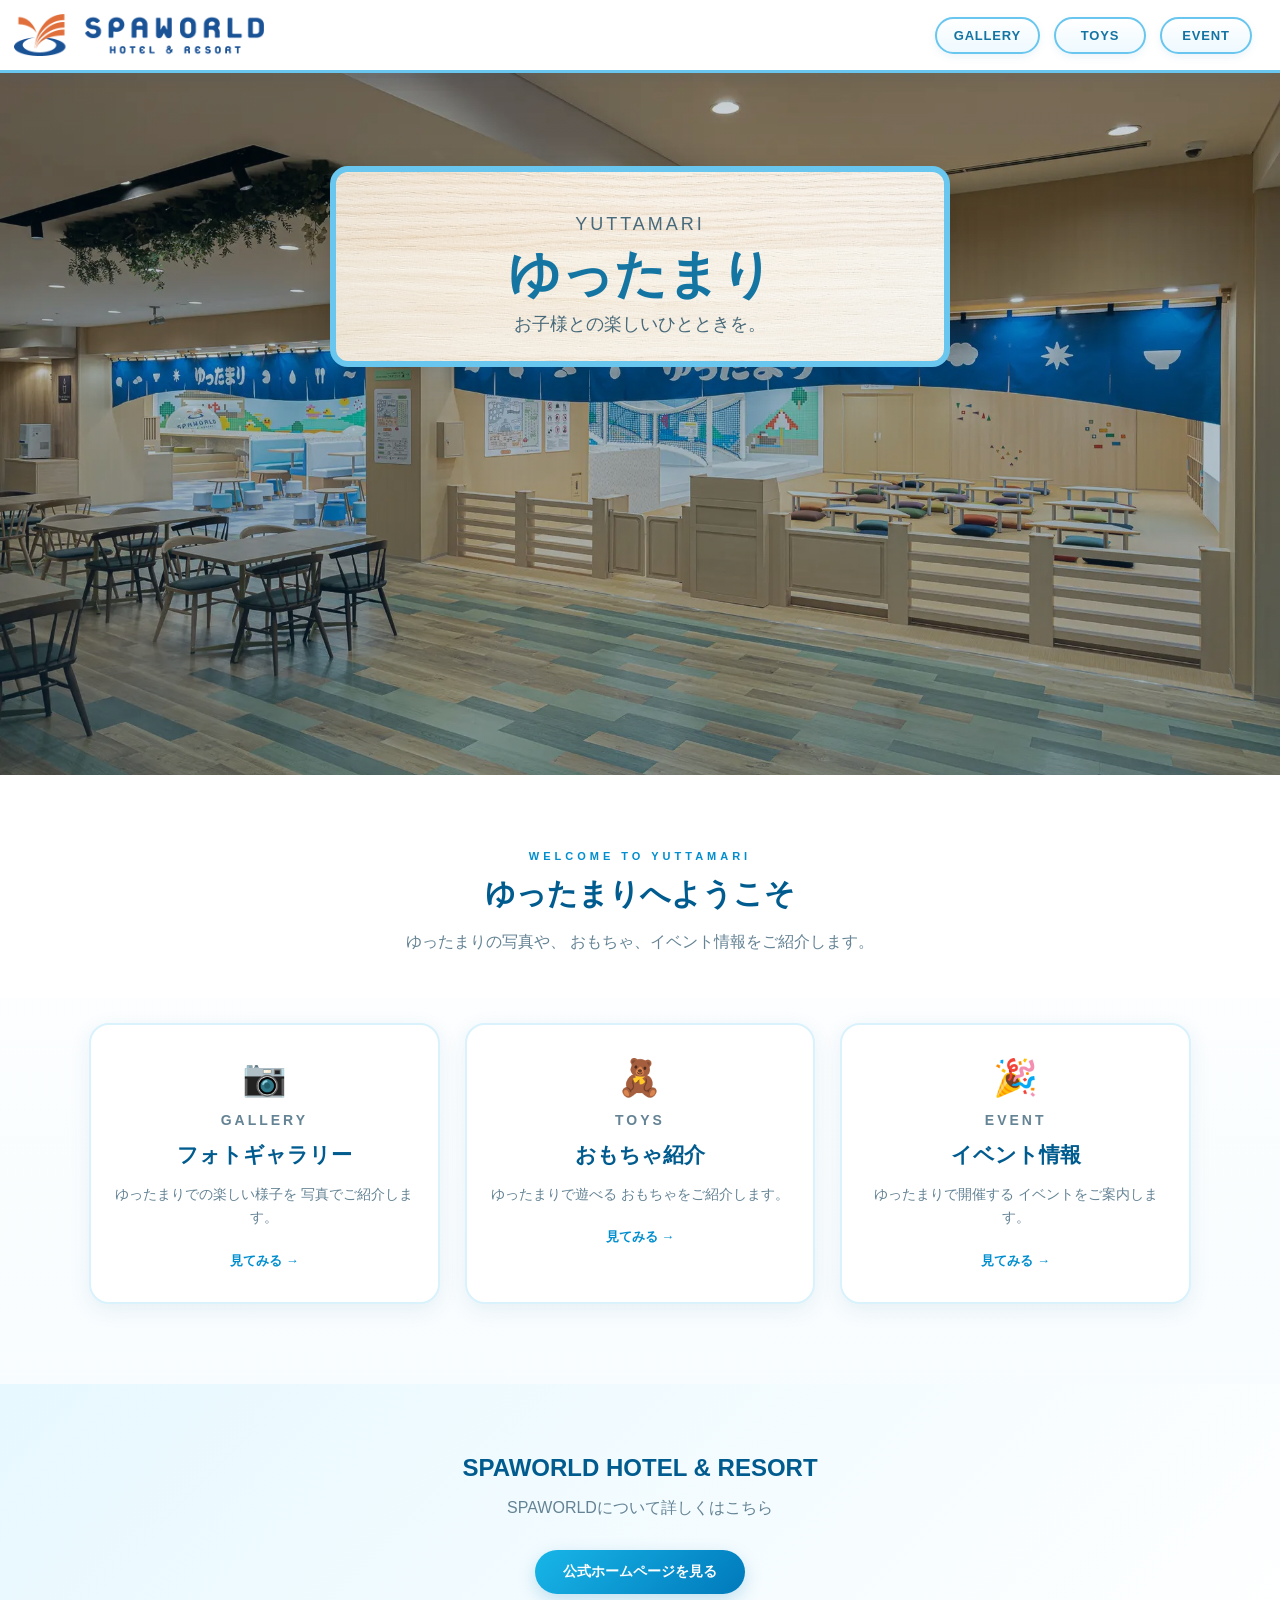
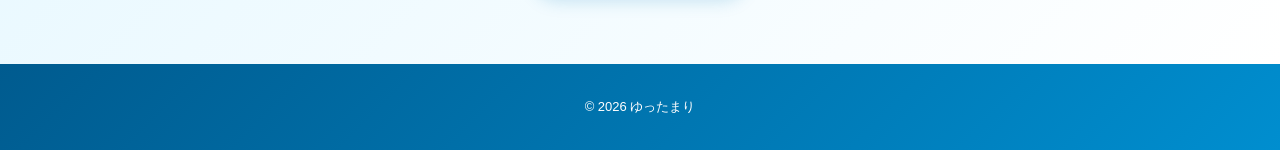
==== index.html @ 6115dc9e "Add files via upload" ====
<!DOCTYPE html>
<html lang="ja">

<head>
  <meta charset="UTF-8">

  <meta
    name="viewport"
    content="width=device-width, initial-scale=1.0"
  >

  <title>ゆったまり</title>

  <link
    rel="stylesheet"
    href="css/style.css?v=5"
  >
</head>

<body>

  <!-- =========================
       HEADER
  ========================== -->

  <header class="site-header">

    <div class="header-inner">

      <div class="site-logo">
        <img
          src="images/logo.png"
          alt="SPAWORLD HOTEL & RESORT"
        >
      </div>

      <!-- HOMEなのでHOMEは表示しない -->
      <nav>
        <a href="gallery.html">GALLERY</a>
        <a href="toys.html">TOYS</a>
        <a href="event.html">EVENT</a>
      </nav>

    </div>

  </header>


  <main>

    <!-- =========================
         HERO
    ========================== -->

    <section class="hero hero-photo">

      <div class="hero-overlay"></div>

      <div class="hero-content">

        <p class="hero-subtitle">
          YUTTAMARI
        </p>

        <h1>ゆったまり</h1>

        <p>
          お子様との楽しいひとときを。
        </p>

      </div>

    </section>


    <!-- =========================
         INTRO
    ========================== -->

    <section class="home-intro">

      <p class="section-en">
        WELCOME TO YUTTAMARI
      </p>

      <h2>
        ゆったまりへようこそ
      </h2>

      <p class="home-description">
        ゆったまりの写真や、
        おもちゃ、イベント情報をご紹介します。
      </p>

    </section>


    <!-- =========================
         PAGE LINKS
    ========================== -->

    <section class="home-menu">

      <a
        href="gallery.html"
        class="home-menu-card"
      >

        <div class="home-menu-icon">
          📷
        </div>

        <p class="home-menu-en">
          GALLERY
        </p>

        <h3>
          フォトギャラリー
        </h3>

        <p>
          ゆったまりでの楽しい様子を
          写真でご紹介します。
        </p>

        <span class="home-menu-more">
          見てみる →
        </span>

      </a>


      <a
        href="toys.html"
        class="home-menu-card"
      >

        <div class="home-menu-icon">
          🧸
        </div>

        <p class="home-menu-en">
          TOYS
        </p>

        <h3>
          おもちゃ紹介
        </h3>

        <p>
          ゆったまりで遊べる
          おもちゃをご紹介します。
        </p>

        <span class="home-menu-more">
          見てみる →
        </span>

      </a>


      <a
        href="event.html"
        class="home-menu-card"
      >

        <div class="home-menu-icon">
          🎉
        </div>

        <p class="home-menu-en">
          EVENT
        </p>

        <h3>
          イベント情報
        </h3>

        <p>
          ゆったまりで開催する
          イベントをご案内します。
        </p>

        <span class="home-menu-more">
          見てみる →
        </span>

      </a>

    </section>


    <!-- =========================
         OFFICIAL SITE
    ========================== -->

    <section class="official-area">

      <h2>
        SPAWORLD HOTEL & RESORT
      </h2>

      <p>
        SPAWORLDについて詳しくはこちら
      </p>

      <!--
        ↓ hrefは公式サイトのURLに変更してください
      -->

      <a
        href="#"
        class="official-button"
      >
        公式ホームページを見る
      </a>

    </section>

  </main>


  <footer>
    <p>
      © 2026 ゆったまり
    </p>
  </footer>

</body>

</html>
---- css/style.css ----
/* =========================================================
   BASIC
========================================================= */

* {
  box-sizing: border-box;
}

:root {
  --deep-blue: #005b8f;
  --blue: #008ecf;
  --light-blue: #69c6ee;
  --very-light-blue: #eef9ff;

  --green: #58a873;

  --white: #ffffff;

  --text: #23495f;
  --sub-text: #648394;

  --background: #f5fbfe;
}

html {
  scroll-behavior: smooth;
}

body {
  margin: 0;

  font-family:
    -apple-system,
    BlinkMacSystemFont,
    "Segoe UI",
    "Hiragino Kaku Gothic ProN",
    "Yu Gothic",
    sans-serif;

  background:
    linear-gradient(
      180deg,
      #effbff,
      #ffffff 40%,
      #f4fbfe
    );

  color: var(--text);
}

a {
  -webkit-tap-highlight-color: transparent;
}


/* =========================================================
   HEADER
========================================================= */

.site-header {
  position: sticky;

  top: 0;

  z-index: 100;

  background:
    rgba(255, 255, 255, 0.96);

  backdrop-filter:
    blur(8px);

  border-bottom:
    3px solid var(--light-blue);

  box-shadow:
    0 3px 14px
    rgba(0, 90, 140, 0.08);
}


.header-inner {
  width: 100%;

  padding:
    14px 28px
    14px 14px;

  display: flex;

  justify-content:
    space-between;

  align-items:
    center;

  gap: 20px;
}


/* =========================================================
   LOGO
========================================================= */

.site-logo {
  display: flex;

  align-items:
    center;

  flex-shrink: 0;
}

.site-logo img {
  width: 250px;

  height: auto;

  display: block;
}


/* =========================================================
   NAVIGATION
========================================================= */

nav {
  display: flex;

  align-items: center;

  gap: 14px;

  flex-wrap: wrap;

  justify-content: flex-end;
}


nav a {
  display: inline-flex;

  align-items: center;

  justify-content: center;

  min-width: 92px;

  padding:
    9px 17px;

  color:
    #1475a3;

  background:
    linear-gradient(
      180deg,
      #ffffff,
      #eef9ff
    );

  border:
    2px solid
    var(--light-blue);

  border-radius:
    999px;

  text-decoration:
    none;

  font-size:
    13px;

  font-weight:
    700;

  letter-spacing:
    0.8px;

  box-shadow:
    0 3px 9px
    rgba(0, 110, 170, 0.08);

  transition:
    0.2s;
}


nav a:hover {

  color:
    white;

  background:
    linear-gradient(
      135deg,
      #62c7ef,
      #249bd1
    );

  transform:
    translateY(-2px);

  box-shadow:
    0 7px 16px
    rgba(0, 120, 180, 0.20);
}


/* =========================================================
   HERO
========================================================= */

.hero {
  position: relative;

  min-height:
    78vh;

  display: flex;

  justify-content:
    center;

  align-items:
    center;

  padding:
    60px 20px;

  text-align:
    center;

  overflow:
    hidden;
}


.hero-photo {

  background:
    url("../images/yuttamari-main.jpg")
    center center /
    cover
    no-repeat;
}


.hero-overlay {

  position:
    absolute;

  inset: 0;

  background:

    linear-gradient(

      180deg,

      rgba(
        0,
        30,
        50,
        0.18
      ),

      rgba(
        0,
        55,
        90,
        0.38
      )

    );
}


/* HEROカード */

.hero-content {

  position:
    relative;

  z-index:
    2;

  width:
    90%;

  max-width:
    620px;

  padding:
    35px 28px 25px;

  background:

    linear-gradient(
      rgba(
        255,
        255,
        255,
        0.62
      ),
      rgba(
        255,
        255,
        255,
        0.62
      )
    ),

    url("../images/wood-bg.png")
    center center /
    cover
    no-repeat;

  border:
    6px solid
    var(--light-blue);

  border-radius:
    18px;

  box-shadow:

    0 10px 30px

    rgba(
      0,
      0,
      0,
      0.15
    );

  transform:
    translateY(-158px);
}


.hero-subtitle {

  margin:
    0;

  color:
    var(--green);

  font-size:
    10px;

  font-weight:
    700;

  letter-spacing:
    3px;
}


.hero h1 {

  margin:
    10px 0 8px;

  color:
    #1475a3;

  font-size:
    clamp(
      32px,
      4.5vw,
      52px
    );

  line-height:
    1.15;
}


.hero p {

  margin:
    7px 0 0;

  color:
    #486979;

  font-size:
    18px;

  font-weight:
    500;
}


/* =========================================================
   HOME INTRO
========================================================= */

.home-intro {

  padding:
    75px 20px
    40px;

  text-align:
    center;

  background:
    white;
}


.section-en {

  margin:
    0;

  color:
    var(--blue);

  font-size:
    11px;

  font-weight:
    700;

  letter-spacing:
    4px;
}


.home-intro h2 {

  margin:
    12px 0;

  color:
    var(--deep-blue);

  font-size:
    30px;
}


.home-description {

  margin:
    0 auto;

  max-width:
    650px;

  color:
    var(--sub-text);

  line-height:
    1.9;
}


/* =========================================================
   HOME MENU
========================================================= */

.home-menu {

  max-width:
    1150px;

  margin:
    auto;

  padding:
    25px 24px 80px;

  display:
    grid;

  grid-template-columns:
    repeat(
      3,
      minmax(
        0,
        1fr
      )
    );

  gap:
    25px;
}


.home-menu-card {

  padding:
    32px 24px;

  background:
    white;

  border:
    2px solid
    #d9f2fc;

  border-radius:
    20px;

  color:
    inherit;

  text-decoration:
    none;

  text-align:
    center;

  box-shadow:

    0 6px 22px

    rgba(
      0,
      91,
      143,
      0.08
    );

  transition:
    0.25s;
}


.home-menu-card:hover {

  transform:
    translateY(-7px);

  border-color:
    var(--light-blue);

  box-shadow:

    0 14px 32px

    rgba(
      0,
      91,
      143,
      0.16
    );
}


.home-menu-icon {

  font-size:
    36px;

  margin-bottom:
    10px;
}


.home-menu-en {

  margin:
    0;

  color:
    var(--blue);

  font-size:
    10px;

  font-weight:
    700;

  letter-spacing:
    3px;
}


.home-menu-card h3 {

  margin:
    8px 0 12px;

  color:
    var(--deep-blue);

  font-size:
    21px;
}


.home-menu-card p {

  color:
    var(--sub-text);

  font-size:
    14px;

  line-height:
    1.7;
}


.home-menu-more {

  display:
    inline-block;

  margin-top:
    8px;

  color:
    var(--blue);

  font-size:
    13px;

  font-weight:
    700;
}


/* =========================================================
   OFFICIAL SITE
========================================================= */

.official-area {

  padding:
    70px 20px;

  text-align:
    center;

  background:

    linear-gradient(
      135deg,
      #e7f8ff,
      #ffffff
    );
}


.official-area h2 {

  margin:
    0 0 10px;

  color:
    var(--deep-blue);
}


.official-area p {

  color:
    var(--sub-text);
}


.official-button {

  display:
    inline-block;

  margin-top:
    15px;

  padding:
    13px 28px;

  color:
    white;

  background:

    linear-gradient(
      135deg,
      #18b6e8,
      #0079bb
    );

  border-radius:
    999px;

  text-decoration:
    none;

  font-size:
    14px;

  font-weight:
    700;

  box-shadow:

    0 6px 18px

    rgba(
      0,
      125,
      180,
      0.22
    );
}


/* =========================================================
   COMMON PAGE
========================================================= */

.content-page,
.gallery-page {

  width:
    100%;

  max-width:
    1200px;

  margin:
    auto;

  padding:
    70px 24px;
}


.page-title {

  margin-bottom:
    45px;

  text-align:
    center;
}


.page-title > p:first-child {

  margin:
    0;

  color:
    var(--blue);

  font-size:
    11px;

  font-weight:
    700;

  letter-spacing:
    4px;
}


.page-title h1 {

  margin:
    10px 0;

  color:
    var(--deep-blue);

  font-size:
    46px;
}


.page-title-line {

  width:
    50px;

  height:
    4px;

  margin:
    17px auto;

  background:
    var(--light-blue);

  border-radius:
    999px;
}


.page-description {

  color:
    var(--sub-text);

  font-size:
    14px;

  line-height:
    1.8;
}


/* =========================================================
   GALLERY
========================================================= */

.category-buttons {

  display:
    flex;

  justify-content:
    center;

  flex-wrap:
    wrap;

  gap:
    12px;

  margin-bottom:
    45px;
}


.category-buttons button {

  padding:
    10px 20px;

  color:
    var(--deep-blue);

  background:
    white;

  border:
    2px solid
    var(--light-blue);

  border-radius:
    999px;

  font-size:
    13px;

  font-weight:
    700;

  cursor:
    pointer;

  transition:
    0.2s;
}


.category-buttons button:hover {

  color:
    white;

  background:
    var(--blue);

  border-color:
    var(--blue);

  transform:
    translateY(-2px);
}


.gallery-grid {

  display:
    grid;

  grid-template-columns:
    repeat(
      3,
      minmax(
        0,
        1fr
      )
    );

  gap:
    26px;
}


.photo-card {

  background:
    white;

  border-radius:
    16px;

  overflow:
    hidden;

  cursor:
    pointer;

  box-shadow:

    0 6px 22px

    rgba(
      0,
      91,
      143,
      0.10
    );

  transition:
    0.25s;
}


.photo-card:hover {

  transform:
    translateY(-7px);

  box-shadow:

    0 14px 34px

    rgba(
      0,
      91,
      143,
      0.18
    );
}


.photo-card img {

  width:
    100%;

  aspect-ratio:
    4 / 3;

  object-fit:
    cover;

  display:
    block;
}


.photo-info {

  padding:
    18px;
}


.photo-info h3 {

  margin:
    0 0 8px;

  color:
    var(--deep-blue);
}


.photo-info p {

  margin:
    0;

  color:
    var(--sub-text);

  font-size:
    14px;

  line-height:
    1.7;
}


/* =========================================================
   TOYS
========================================================= */

.toys-grid {

  display:
    grid;

  grid-template-columns:
    repeat(
      3,
      minmax(
        0,
        1fr
      )
    );

  gap:
    26px;
}


.toy-card {

  background:
    white;

  border-radius:
    18px;

  overflow:
    hidden;

  border:
    2px solid
    #def3fc;

  box-shadow:

    0 6px 22px

    rgba(
      0,
      91,
      143,
      0.09
    );

  transition:
    0.25s;
}


.toy-card:hover {

  transform:
    translateY(-6px);

  border-color:
    var(--light-blue);

  box-shadow:

    0 14px 32px

    rgba(
      0,
      91,
      143,
      0.16
    );
}


.toy-card img {

  width:
    100%;

  aspect-ratio:
    4 / 3;

  object-fit:
    cover;

  display:
    block;
}


.toy-info {

  padding:
    20px;
}


.toy-number {

  color:
    var(--green);

  font-size:
    10px;

  font-weight:
    700;

  letter-spacing:
    2px;
}


.toy-info h2 {

  margin:
    7px 0 8px;

  color:
    var(--deep-blue);

  font-size:
    20px;
}


.toy-info p {

  margin:
    0;

  color:
    var(--sub-text);

  font-size:
    14px;

  line-height:
    1.7;
}


/* =========================================================
   EVENT
========================================================= */

.event-list {

  max-width:
    850px;

  margin:
    auto;

  display:
    flex;

  flex-direction:
    column;

  gap:
    24px;
}


.event-card {

  display:
    flex;

  overflow:
    hidden;

  background:
    white;

  border:
    2px solid
    #def3fc;

  border-radius:
    18px;

  box-shadow:

    0 6px 22px

    rgba(
      0,
      91,
      143,
      0.09
    );

  transition:
    0.25s;
}


.event-card:hover {

  transform:
    translateY(-4px);

  border-color:
    var(--light-blue);

  box-shadow:

    0 12px 28px

    rgba(
      0,
      91,
      143,
      0.15
    );
}


.event-date {

  width:
    120px;

  flex-shrink:
    0;

  display:
    flex;

  flex-direction:
    column;

  justify-content:
    center;

  align-items:
    center;

  color:
    white;

  background:

    linear-gradient(
      135deg,
      #69c6ee,
      #008ecf
    );
}


.event-month {

  font-size:
    12px;

  font-weight:
    700;

  letter-spacing:
    2px;
}


.event-date strong {

  font-size:
    42px;

  line-height:
    1.1;
}


.event-content {

  padding:
    24px;

  flex:
    1;
}


.event-label {

  display:
    inline-block;

  margin-bottom:
    7px;

  padding:
    4px 10px;

  color:
    var(--green);

  background:
    #edf9f0;

  border-radius:
    999px;

  font-size:
    10px;

  font-weight:
    700;
}


.event-content h2 {

  margin:
    2px 0 9px;

  color:
    var(--deep-blue);
}


.event-content > p {

  color:
    var(--sub-text);

  font-size:
    14px;

  line-height:
    1.7;
}


.event-detail {

  margin-top:
    15px;

  display:
    flex;

  flex-wrap:
    wrap;

  gap:
    12px;
}


.event-detail span {

  color:
    #4b7185;

  font-size:
    12px;
}


/* =========================================================
   MODAL
========================================================= */

.modal {

  position:
    fixed;

  inset:
    0;

  z-index:
    1000;

  display:
    none;

  justify-content:
    center;

  align-items:
    center;

  padding:
    40px;

  background:
    rgba(
      4,
      36,
      54,
      0.94
    );
}


.modal.show {

  display:
    flex;
}


.modal-content {

  max-width:
    1400px;

  max-height:
    95vh;

  display:
    flex;

  flex-direction:
    column;

  align-items:
    center;
}


.modal-content img {

  max-width:
    95vw;

  max-height:
    78vh;

  object-fit:
    contain;

  border-radius:
    10px;
}


.modal-text {

  margin-top:
    18px;

  color:
    white;

  text-align:
    center;
}


.modal-text h2 {

  margin:
    0 0 8px;
}


.modal-text p {

  margin:
    0;

  color:
    #c8e9f7;
}


.modal-close {

  position:
    fixed;

  top:
    20px;

  right:
    30px;

  color:
    white;

  background:
    none;

  border:
    0;

  font-size:
    44px;

  cursor:
    pointer;
}


/* =========================================================
   FOOTER
========================================================= */

footer {

  padding:
    34px 20px;

  color:
    white;

  background:

    linear-gradient(
      135deg,
      #005b8f,
      #008ecf
    );

  text-align:
    center;

  font-size:
    13px;
}


footer p {

  margin:
    0;
}


/* =========================================================
   TABLET
========================================================= */

@media (
  max-width:
  900px
) {

  .site-logo img {

    width:
      210px;
  }


  nav {

    gap:
      8px;
  }


  nav a {

    min-width:
      75px;

    padding:
      7px 12px;

    font-size:
      11px;
  }


  .hero-content {

    transform:
      translateY(-120px);
  }


  .home-menu,
  .gallery-grid,
  .toys-grid {

    grid-template-columns:
      repeat(
        2,
        minmax(
          0,
          1fr
        )
      );
  }

}


/* =========================================================
   SMARTPHONE
========================================================= */

@media (
  max-width:
  600px
) {

  /* HEADER */

  .header-inner {

    padding:
      8px 9px;

    gap:
      5px;
  }


  .site-logo img {

    width:
      160px;
  }


  nav {

    gap:
      5px;
  }


  nav a {

    min-width:
      auto;

    padding:
      5px 7px;

    font-size:
      7px;

    letter-spacing:
      0.1px;

    border-width:
      1px;
  }


  /* HERO */

  .hero {

    min-height:
      50vh;

    padding:
      14px 8px;
  }


  .hero-content {

    width:
      88%;

    max-width:
      300px;

    padding:
      9px 10px 10px;

    border-width:
      3px;

    border-radius:
      11px;

    transform:
      translateY(-55px);
  }


  .hero-subtitle {

    font-size:
      6px;

    letter-spacing:
      0.8px;
  }


  .hero h1 {

    margin:
      4px 0 3px;

    font-size:
      19px;
  }


  .hero p {

    margin:
      3px 0 0;

    font-size:
      8px;
  }


  /* HOME */

  .home-intro {

    padding:
      45px 15px
      25px;
  }


  .home-intro h2 {

    font-size:
      20px;
  }


  .home-description {

    font-size:
      12px;
  }


  .home-menu {

    padding:
      15px 14px
      50px;

    grid-template-columns:
      1fr;

    gap:
      15px;
  }


  .home-menu-card {

    padding:
      22px 18px;
  }


  .official-area {

    padding:
      45px 15px;
  }


  .official-area h2 {

    font-size:
      18px;
  }


  .official-area p {

    font-size:
      12px;
  }


  .official-button {

    padding:
      10px 20px;

    font-size:
      11px;
  }


  /* COMMON PAGE */

  .content-page,
  .gallery-page {

    padding:
      40px 14px;
  }


  .page-title {

    margin-bottom:
      30px;
  }


  .page-title h1 {

    font-size:
      29px;
  }


  .page-title > p:first-child {

    font-size:
      8px;

    letter-spacing:
      2px;
  }


  .page-description {

    font-size:
      11px;
  }


  /* GALLERY */

  .category-buttons {

    gap:
      7px;

    margin-bottom:
      28px;
  }


  .category-buttons button {

    padding:
      7px 11px;

    font-size:
      10px;
  }


  .gallery-grid {

    grid-template-columns:
      1fr;

    gap:
      16px;
  }


  /* TOYS */

  .toys-grid {

    grid-template-columns:
      1fr;

    gap:
      16px;
  }


  /* EVENT */

  .event-card {

    flex-direction:
      column;
  }


  .event-date {

    width:
      100%;

    height:
      75px;

    flex-direction:
      row;

    gap:
      8px;
  }


  .event-date strong {

    font-size:
      30px;
  }


  .event-content {

    padding:
      18px;
  }


  .event-content h2 {

    font-size:
      18px;
  }


  .event-detail {

    flex-direction:
      column;

    gap:
      6px;
  }


  /* MODAL */

  .modal {

    padding:
      15px;
  }


  .modal-content img {

    max-width:
      100%;

    max-height:
      72vh;
  }

}
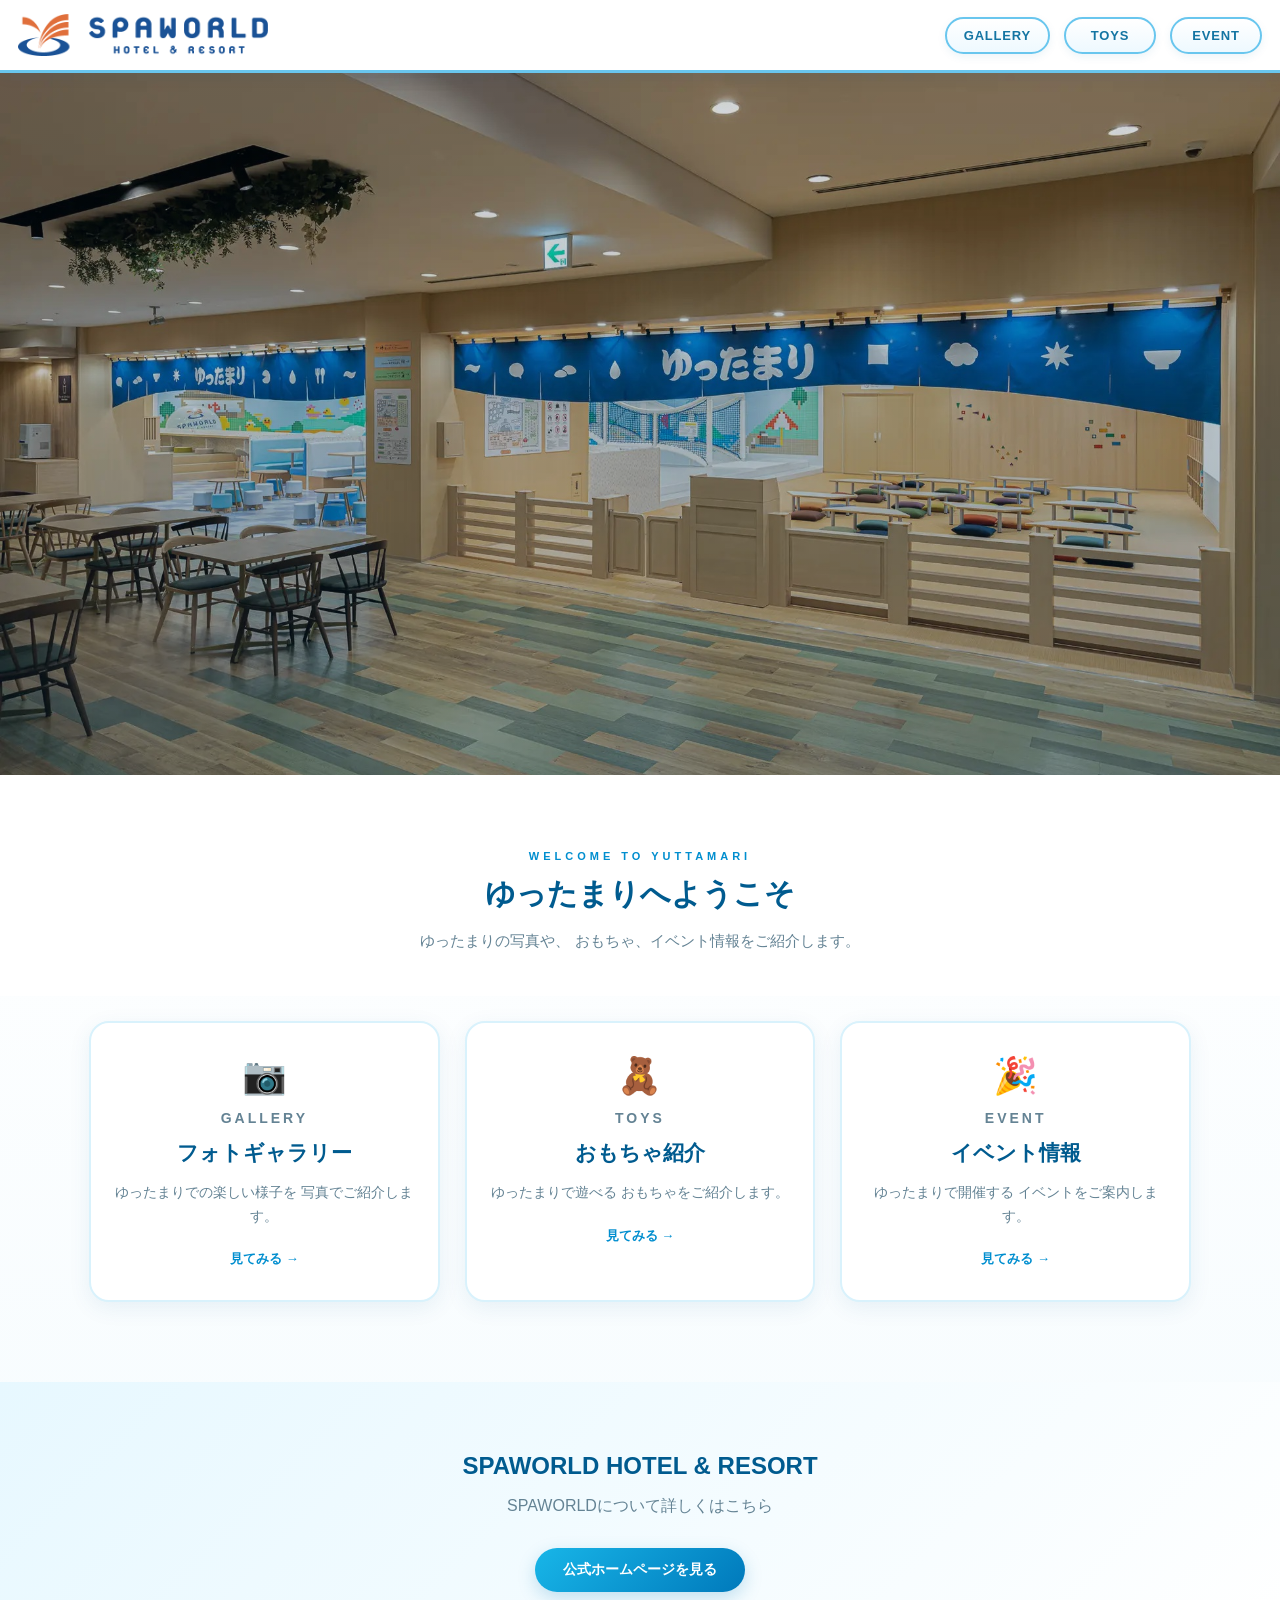
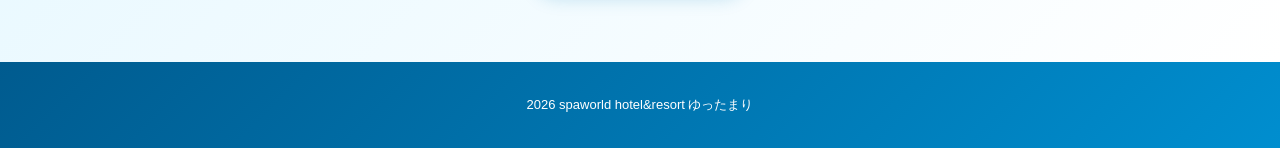
==== commit 15856a34: "Refactor hero section and update footer Removed hero content and updated footer text." ====
--- a/index.html
+++ b/index.html
@@ -53,24 +53,8 @@
     ========================== -->
 
     <section class="hero hero-photo">
-
-      <div class="hero-overlay"></div>
-
-      <div class="hero-content">
-
-        <p class="hero-subtitle">
-          YUTTAMARI
-        </p>
-
-        <h1>ゆったまり</h1>
-
-        <p>
-          お子様との楽しいひとときを。
-        </p>
-
-      </div>
-
-    </section>
+  <div class="hero-overlay"></div>
+</section>
 
 
     <!-- =========================
@@ -222,10 +206,10 @@
 
   <footer>
     <p>
-      © 2026 ゆったまり
+      2026 spaworld hotel&resort ゆったまり
     </p>
   </footer>
 
 </body>
 
-</html>+</html>
--- a/css/style.css
+++ b/css/style.css
@@ -40,9 +40,9 @@
   background:
     linear-gradient(
       180deg,
-      #effbff,
+      #effbff 0%,
       #ffffff 40%,
-      #f4fbfe
+      #f4fbfe 100%
     );
 
   color: var(--text);
@@ -59,40 +59,28 @@
 
 .site-header {
   position: sticky;
-
   top: 0;
 
   z-index: 100;
 
-  background:
-    rgba(255, 255, 255, 0.96);
-
-  backdrop-filter:
-    blur(8px);
-
-  border-bottom:
-    3px solid var(--light-blue);
+  background: rgba(255, 255, 255, 0.97);
+
+  backdrop-filter: blur(8px);
+
+  border-bottom: 3px solid var(--light-blue);
 
   box-shadow:
-    0 3px 14px
-    rgba(0, 90, 140, 0.08);
-}
-
+    0 3px 14px rgba(0, 90, 140, 0.08);
+}
 
 .header-inner {
   width: 100%;
 
-  padding:
-    14px 28px
-    14px 14px;
+  padding: 14px 18px;
 
   display: flex;
-
-  justify-content:
-    space-between;
-
-  align-items:
-    center;
+  justify-content: space-between;
+  align-items: center;
 
   gap: 20px;
 }
@@ -104,16 +92,13 @@
 
 .site-logo {
   display: flex;
-
-  align-items:
-    center;
+  align-items: center;
 
   flex-shrink: 0;
 }
 
 .site-logo img {
   width: 250px;
-
   height: auto;
 
   display: block;
@@ -126,31 +111,25 @@
 
 nav {
   display: flex;
-
   align-items: center;
+  justify-content: flex-end;
+
+  flex-wrap: wrap;
 
   gap: 14px;
-
-  flex-wrap: wrap;
-
-  justify-content: flex-end;
-}
-
+}
 
 nav a {
   display: inline-flex;
 
   align-items: center;
-
   justify-content: center;
 
   min-width: 92px;
 
-  padding:
-    9px 17px;
-
-  color:
-    #1475a3;
+  padding: 9px 17px;
+
+  color: #1475a3;
 
   background:
     linear-gradient(
@@ -159,38 +138,28 @@
       #eef9ff
     );
 
-  border:
-    2px solid
-    var(--light-blue);
-
-  border-radius:
-    999px;
-
-  text-decoration:
-    none;
-
-  font-size:
-    13px;
-
-  font-weight:
-    700;
-
-  letter-spacing:
-    0.8px;
+  border: 2px solid var(--light-blue);
+  border-radius: 999px;
+
+  text-decoration: none;
+
+  font-size: 13px;
+  font-weight: 700;
+
+  letter-spacing: 0.8px;
 
   box-shadow:
-    0 3px 9px
-    rgba(0, 110, 170, 0.08);
+    0 3px 9px rgba(0, 110, 170, 0.08);
 
   transition:
-    0.2s;
-}
-
+    background 0.2s,
+    color 0.2s,
+    transform 0.2s,
+    box-shadow 0.2s;
+}
 
 nav a:hover {
-
-  color:
-    white;
+  color: white;
 
   background:
     linear-gradient(
@@ -199,12 +168,10 @@
       #249bd1
     );
 
-  transform:
-    translateY(-2px);
+  transform: translateY(-2px);
 
   box-shadow:
-    0 7px 16px
-    rgba(0, 120, 180, 0.20);
+    0 7px 16px rgba(0, 120, 180, 0.20);
 }
 
 
@@ -215,185 +182,110 @@
 .hero {
   position: relative;
 
-  min-height:
-    78vh;
+  min-height: 78vh;
 
   display: flex;
-
-  justify-content:
-    center;
-
-  align-items:
-    center;
-
-  padding:
-    60px 20px;
-
-  text-align:
-    center;
-
-  overflow:
-    hidden;
-}
-
+  justify-content: center;
+  align-items: center;
+
+  padding: 60px 20px;
+
+  text-align: center;
+
+  overflow: hidden;
+}
+
+
+/* 背景写真 */
 
 .hero-photo {
-
   background:
     url("../images/yuttamari-main.jpg")
-    center center /
-    cover
+    center center / cover
     no-repeat;
 }
 
 
+/* 写真の上に薄く暗い膜 */
+
 .hero-overlay {
-
-  position:
-    absolute;
-
+  position: absolute;
   inset: 0;
 
   background:
-
     linear-gradient(
-
       180deg,
-
-      rgba(
-        0,
-        30,
-        50,
-        0.18
-      ),
-
-      rgba(
-        0,
-        55,
-        90,
-        0.38
-      )
-
+      rgba(0, 20, 35, 0.15),
+      rgba(0, 40, 65, 0.38)
     );
 }
 
 
-/* HEROカード */
+/* =========================================================
+   HERO TEXT
+   木目ボードは完全撤去
+========================================================= */
 
 .hero-content {
-
-  position:
-    relative;
-
-  z-index:
-    2;
-
-  width:
-    90%;
-
-  max-width:
-    620px;
-
-  padding:
-    35px 28px 25px;
-
-  background:
-
-    linear-gradient(
-      rgba(
-        255,
-        255,
-        255,
-        0.62
-      ),
-      rgba(
-        255,
-        255,
-        255,
-        0.62
-      )
-    ),
-
-    url("../images/wood-bg.png")
-    center center /
-    cover
-    no-repeat;
-
-  border:
-    6px solid
-    var(--light-blue);
-
-  border-radius:
-    18px;
-
-  box-shadow:
-
-    0 10px 30px
-
-    rgba(
-      0,
-      0,
-      0,
-      0.15
-    );
-
-  transform:
-    translateY(-158px);
-}
-
+  position: relative;
+  z-index: 2;
+
+  width: 90%;
+  max-width: 760px;
+
+  padding: 0;
+
+  background: none;
+  border: none;
+  border-radius: 0;
+  box-shadow: none;
+
+  transform: translateY(-80px);
+}
 
 .hero-subtitle {
-
-  margin:
-    0;
-
-  color:
-    var(--green);
-
-  font-size:
-    10px;
-
-  font-weight:
-    700;
-
-  letter-spacing:
-    3px;
-}
-
+  margin: 0;
+
+  color: white;
+
+  font-size: 13px;
+  font-weight: 700;
+
+  letter-spacing: 5px;
+
+  text-shadow:
+    0 2px 8px rgba(0, 0, 0, 0.65);
+}
 
 .hero h1 {
-
-  margin:
-    10px 0 8px;
-
-  color:
-    #1475a3;
-
-  font-size:
-    clamp(
-      32px,
-      4.5vw,
-      52px
-    );
-
-  line-height:
-    1.15;
-}
-
+  margin: 13px 0 10px;
+
+  color: white;
+
+  font-size: clamp(42px, 6vw, 72px);
+
+  line-height: 1.1;
+
+  letter-spacing: 3px;
+
+  text-shadow:
+    0 4px 16px rgba(0, 0, 0, 0.65);
+}
 
 .hero p {
-
-  margin:
-    7px 0 0;
-
-  color:
-    #486979;
-
-  font-size:
-    18px;
-
-  font-weight:
-    500;
+  margin: 0;
+
+  color: white;
+
+  font-size: 18px;
+  font-weight: 500;
+
+  letter-spacing: 1px;
+
+  line-height: 1.7;
+
+  text-shadow:
+    0 3px 10px rgba(0, 0, 0, 0.70);
 }
 
 
@@ -402,248 +294,156 @@
 ========================================================= */
 
 .home-intro {
-
   padding:
     75px 20px
     40px;
 
-  text-align:
-    center;
+  text-align: center;
+
+  background: white;
+}
+
+.section-en {
+  margin: 0;
+
+  color: var(--blue);
+
+  font-size: 11px;
+  font-weight: 700;
+
+  letter-spacing: 4px;
+}
+
+.home-intro h2 {
+  margin: 12px 0;
+
+  color: var(--deep-blue);
+
+  font-size: 30px;
+}
+
+.home-description {
+  max-width: 650px;
+
+  margin: 0 auto;
+
+  color: var(--sub-text);
+
+  font-size: 15px;
+
+  line-height: 1.9;
+}
+
+
+/* =========================================================
+   HOME MENU
+========================================================= */
+
+.home-menu {
+  max-width: 1150px;
+
+  margin: auto;
+
+  padding:
+    25px 24px
+    80px;
+
+  display: grid;
+
+  grid-template-columns:
+    repeat(3, minmax(0, 1fr));
+
+  gap: 25px;
+}
+
+.home-menu-card {
+  padding: 32px 24px;
+
+  background: white;
+
+  border: 2px solid #d9f2fc;
+
+  border-radius: 20px;
+
+  color: inherit;
+
+  text-decoration: none;
+
+  text-align: center;
+
+  box-shadow:
+    0 6px 22px rgba(0, 91, 143, 0.08);
+
+  transition:
+    transform 0.25s,
+    border-color 0.25s,
+    box-shadow 0.25s;
+}
+
+.home-menu-card:hover {
+  transform: translateY(-7px);
+
+  border-color: var(--light-blue);
+
+  box-shadow:
+    0 14px 32px rgba(0, 91, 143, 0.16);
+}
+
+.home-menu-icon {
+  margin-bottom: 10px;
+
+  font-size: 36px;
+}
+
+.home-menu-en {
+  margin: 0;
+
+  color: var(--blue);
+
+  font-size: 10px;
+  font-weight: 700;
+
+  letter-spacing: 3px;
+}
+
+.home-menu-card h3 {
+  margin: 8px 0 12px;
+
+  color: var(--deep-blue);
+
+  font-size: 21px;
+}
+
+.home-menu-card p {
+  color: var(--sub-text);
+
+  font-size: 14px;
+
+  line-height: 1.7;
+}
+
+.home-menu-more {
+  display: inline-block;
+
+  margin-top: 8px;
+
+  color: var(--blue);
+
+  font-size: 13px;
+  font-weight: 700;
+}
+
+
+/* =========================================================
+   OFFICIAL SITE
+========================================================= */
+
+.official-area {
+  padding: 70px 20px;
+
+  text-align: center;
 
   background:
-    white;
-}
-
-
-.section-en {
-
-  margin:
-    0;
-
-  color:
-    var(--blue);
-
-  font-size:
-    11px;
-
-  font-weight:
-    700;
-
-  letter-spacing:
-    4px;
-}
-
-
-.home-intro h2 {
-
-  margin:
-    12px 0;
-
-  color:
-    var(--deep-blue);
-
-  font-size:
-    30px;
-}
-
-
-.home-description {
-
-  margin:
-    0 auto;
-
-  max-width:
-    650px;
-
-  color:
-    var(--sub-text);
-
-  line-height:
-    1.9;
-}
-
-
-/* =========================================================
-   HOME MENU
-========================================================= */
-
-.home-menu {
-
-  max-width:
-    1150px;
-
-  margin:
-    auto;
-
-  padding:
-    25px 24px 80px;
-
-  display:
-    grid;
-
-  grid-template-columns:
-    repeat(
-      3,
-      minmax(
-        0,
-        1fr
-      )
-    );
-
-  gap:
-    25px;
-}
-
-
-.home-menu-card {
-
-  padding:
-    32px 24px;
-
-  background:
-    white;
-
-  border:
-    2px solid
-    #d9f2fc;
-
-  border-radius:
-    20px;
-
-  color:
-    inherit;
-
-  text-decoration:
-    none;
-
-  text-align:
-    center;
-
-  box-shadow:
-
-    0 6px 22px
-
-    rgba(
-      0,
-      91,
-      143,
-      0.08
-    );
-
-  transition:
-    0.25s;
-}
-
-
-.home-menu-card:hover {
-
-  transform:
-    translateY(-7px);
-
-  border-color:
-    var(--light-blue);
-
-  box-shadow:
-
-    0 14px 32px
-
-    rgba(
-      0,
-      91,
-      143,
-      0.16
-    );
-}
-
-
-.home-menu-icon {
-
-  font-size:
-    36px;
-
-  margin-bottom:
-    10px;
-}
-
-
-.home-menu-en {
-
-  margin:
-    0;
-
-  color:
-    var(--blue);
-
-  font-size:
-    10px;
-
-  font-weight:
-    700;
-
-  letter-spacing:
-    3px;
-}
-
-
-.home-menu-card h3 {
-
-  margin:
-    8px 0 12px;
-
-  color:
-    var(--deep-blue);
-
-  font-size:
-    21px;
-}
-
-
-.home-menu-card p {
-
-  color:
-    var(--sub-text);
-
-  font-size:
-    14px;
-
-  line-height:
-    1.7;
-}
-
-
-.home-menu-more {
-
-  display:
-    inline-block;
-
-  margin-top:
-    8px;
-
-  color:
-    var(--blue);
-
-  font-size:
-    13px;
-
-  font-weight:
-    700;
-}
-
-
-/* =========================================================
-   OFFICIAL SITE
-========================================================= */
-
-.official-area {
-
-  padding:
-    70px 20px;
-
-  text-align:
-    center;
-
-  background:
-
     linear-gradient(
       135deg,
       #e7f8ff,
@@ -651,68 +451,52 @@
     );
 }
 
-
 .official-area h2 {
-
-  margin:
-    0 0 10px;
-
-  color:
-    var(--deep-blue);
-}
-
+  margin: 0 0 10px;
+
+  color: var(--deep-blue);
+}
 
 .official-area p {
-
-  color:
-    var(--sub-text);
-}
-
+  color: var(--sub-text);
+}
 
 .official-button {
-
-  display:
-    inline-block;
-
-  margin-top:
-    15px;
-
-  padding:
-    13px 28px;
-
-  color:
-    white;
+  display: inline-block;
+
+  margin-top: 15px;
+
+  padding: 13px 28px;
+
+  color: white;
 
   background:
-
     linear-gradient(
       135deg,
       #18b6e8,
       #0079bb
     );
 
-  border-radius:
-    999px;
-
-  text-decoration:
-    none;
-
-  font-size:
-    14px;
-
-  font-weight:
-    700;
+  border-radius: 999px;
+
+  text-decoration: none;
+
+  font-size: 14px;
+  font-weight: 700;
 
   box-shadow:
-
-    0 6px 18px
-
-    rgba(
-      0,
-      125,
-      180,
-      0.22
-    );
+    0 6px 18px rgba(0, 125, 180, 0.22);
+
+  transition:
+    transform 0.2s,
+    box-shadow 0.2s;
+}
+
+.official-button:hover {
+  transform: translateY(-2px);
+
+  box-shadow:
+    0 10px 24px rgba(0, 125, 180, 0.30);
 }
 
 
@@ -722,528 +506,315 @@
 
 .content-page,
 .gallery-page {
-
-  width:
-    100%;
-
-  max-width:
-    1200px;
-
-  margin:
-    auto;
-
-  padding:
-    70px 24px;
-}
-
+  width: 100%;
+  max-width: 1200px;
+
+  margin: auto;
+
+  padding: 70px 24px;
+}
 
 .page-title {
-
-  margin-bottom:
-    45px;
-
-  text-align:
-    center;
-}
-
+  margin-bottom: 45px;
+
+  text-align: center;
+}
 
 .page-title > p:first-child {
-
-  margin:
-    0;
-
-  color:
-    var(--blue);
-
-  font-size:
-    11px;
-
-  font-weight:
-    700;
-
-  letter-spacing:
-    4px;
-}
-
+  margin: 0;
+
+  color: var(--blue);
+
+  font-size: 11px;
+  font-weight: 700;
+
+  letter-spacing: 4px;
+}
 
 .page-title h1 {
-
-  margin:
-    10px 0;
-
-  color:
-    var(--deep-blue);
-
-  font-size:
-    46px;
-}
-
+  margin: 10px 0;
+
+  color: var(--deep-blue);
+
+  font-size: 46px;
+}
 
 .page-title-line {
-
-  width:
-    50px;
-
-  height:
-    4px;
-
-  margin:
-    17px auto;
+  width: 50px;
+  height: 4px;
+
+  margin: 17px auto;
+
+  background: var(--light-blue);
+
+  border-radius: 999px;
+}
+
+.page-description {
+  color: var(--sub-text);
+
+  font-size: 14px;
+
+  line-height: 1.8;
+}
+
+
+/* =========================================================
+   GALLERY
+========================================================= */
+
+.category-buttons {
+  display: flex;
+  justify-content: center;
+  flex-wrap: wrap;
+
+  gap: 12px;
+
+  margin-bottom: 45px;
+}
+
+.category-buttons button {
+  padding: 10px 20px;
+
+  color: var(--deep-blue);
+
+  background: white;
+
+  border: 2px solid var(--light-blue);
+
+  border-radius: 999px;
+
+  font-size: 13px;
+  font-weight: 700;
+
+  cursor: pointer;
+
+  transition:
+    background 0.2s,
+    color 0.2s,
+    transform 0.2s,
+    border-color 0.2s;
+}
+
+.category-buttons button:hover {
+  color: white;
+
+  background: var(--blue);
+
+  border-color: var(--blue);
+
+  transform: translateY(-2px);
+}
+
+.gallery-grid {
+  display: grid;
+
+  grid-template-columns:
+    repeat(3, minmax(0, 1fr));
+
+  gap: 26px;
+}
+
+.photo-card {
+  background: white;
+
+  border-radius: 16px;
+
+  overflow: hidden;
+
+  cursor: pointer;
+
+  box-shadow:
+    0 6px 22px rgba(0, 91, 143, 0.10);
+
+  transition:
+    transform 0.25s,
+    box-shadow 0.25s;
+}
+
+.photo-card:hover {
+  transform: translateY(-7px);
+
+  box-shadow:
+    0 14px 34px rgba(0, 91, 143, 0.18);
+}
+
+.photo-card img {
+  width: 100%;
+
+  aspect-ratio: 4 / 3;
+
+  object-fit: cover;
+
+  display: block;
+
+  transition: transform 0.35s;
+}
+
+.photo-card:hover img {
+  transform: scale(1.04);
+}
+
+.photo-info {
+  padding: 18px;
+}
+
+.photo-info h3 {
+  margin: 0 0 8px;
+
+  color: var(--deep-blue);
+}
+
+.photo-info p {
+  margin: 0;
+
+  color: var(--sub-text);
+
+  font-size: 14px;
+
+  line-height: 1.7;
+}
+
+
+/* =========================================================
+   TOYS
+========================================================= */
+
+.toys-grid {
+  display: grid;
+
+  grid-template-columns:
+    repeat(3, minmax(0, 1fr));
+
+  gap: 26px;
+}
+
+.toy-card {
+  background: white;
+
+  border: 2px solid #def3fc;
+
+  border-radius: 18px;
+
+  overflow: hidden;
+
+  box-shadow:
+    0 6px 22px rgba(0, 91, 143, 0.09);
+
+  transition:
+    transform 0.25s,
+    border-color 0.25s,
+    box-shadow 0.25s;
+}
+
+.toy-card:hover {
+  transform: translateY(-6px);
+
+  border-color: var(--light-blue);
+
+  box-shadow:
+    0 14px 32px rgba(0, 91, 143, 0.16);
+}
+
+.toy-card img {
+  width: 100%;
+
+  aspect-ratio: 4 / 3;
+
+  object-fit: cover;
+
+  display: block;
+}
+
+.toy-info {
+  padding: 20px;
+}
+
+.toy-number {
+  color: var(--green);
+
+  font-size: 10px;
+  font-weight: 700;
+
+  letter-spacing: 2px;
+}
+
+.toy-info h2 {
+  margin: 7px 0 8px;
+
+  color: var(--deep-blue);
+
+  font-size: 20px;
+}
+
+.toy-info p {
+  margin: 0;
+
+  color: var(--sub-text);
+
+  font-size: 14px;
+
+  line-height: 1.7;
+}
+
+
+/* =========================================================
+   EVENT
+========================================================= */
+
+.event-list {
+  max-width: 850px;
+
+  margin: auto;
+
+  display: flex;
+  flex-direction: column;
+
+  gap: 24px;
+}
+
+.event-card {
+  display: flex;
+
+  overflow: hidden;
+
+  background: white;
+
+  border: 2px solid #def3fc;
+
+  border-radius: 18px;
+
+  box-shadow:
+    0 6px 22px rgba(0, 91, 143, 0.09);
+
+  transition:
+    transform 0.25s,
+    border-color 0.25s,
+    box-shadow 0.25s;
+}
+
+.event-card:hover {
+  transform: translateY(-4px);
+
+  border-color: var(--light-blue);
+
+  box-shadow:
+    0 12px 28px rgba(0, 91, 143, 0.15);
+}
+
+.event-date {
+  width: 120px;
+
+  flex-shrink: 0;
+
+  display: flex;
+  flex-direction: column;
+  justify-content: center;
+  align-items: center;
+
+  color: white;
 
   background:
-    var(--light-blue);
-
-  border-radius:
-    999px;
-}
-
-
-.page-description {
-
-  color:
-    var(--sub-text);
-
-  font-size:
-    14px;
-
-  line-height:
-    1.8;
-}
-
-
-/* =========================================================
-   GALLERY
-========================================================= */
-
-.category-buttons {
-
-  display:
-    flex;
-
-  justify-content:
-    center;
-
-  flex-wrap:
-    wrap;
-
-  gap:
-    12px;
-
-  margin-bottom:
-    45px;
-}
-
-
-.category-buttons button {
-
-  padding:
-    10px 20px;
-
-  color:
-    var(--deep-blue);
-
-  background:
-    white;
-
-  border:
-    2px solid
-    var(--light-blue);
-
-  border-radius:
-    999px;
-
-  font-size:
-    13px;
-
-  font-weight:
-    700;
-
-  cursor:
-    pointer;
-
-  transition:
-    0.2s;
-}
-
-
-.category-buttons button:hover {
-
-  color:
-    white;
-
-  background:
-    var(--blue);
-
-  border-color:
-    var(--blue);
-
-  transform:
-    translateY(-2px);
-}
-
-
-.gallery-grid {
-
-  display:
-    grid;
-
-  grid-template-columns:
-    repeat(
-      3,
-      minmax(
-        0,
-        1fr
-      )
-    );
-
-  gap:
-    26px;
-}
-
-
-.photo-card {
-
-  background:
-    white;
-
-  border-radius:
-    16px;
-
-  overflow:
-    hidden;
-
-  cursor:
-    pointer;
-
-  box-shadow:
-
-    0 6px 22px
-
-    rgba(
-      0,
-      91,
-      143,
-      0.10
-    );
-
-  transition:
-    0.25s;
-}
-
-
-.photo-card:hover {
-
-  transform:
-    translateY(-7px);
-
-  box-shadow:
-
-    0 14px 34px
-
-    rgba(
-      0,
-      91,
-      143,
-      0.18
-    );
-}
-
-
-.photo-card img {
-
-  width:
-    100%;
-
-  aspect-ratio:
-    4 / 3;
-
-  object-fit:
-    cover;
-
-  display:
-    block;
-}
-
-
-.photo-info {
-
-  padding:
-    18px;
-}
-
-
-.photo-info h3 {
-
-  margin:
-    0 0 8px;
-
-  color:
-    var(--deep-blue);
-}
-
-
-.photo-info p {
-
-  margin:
-    0;
-
-  color:
-    var(--sub-text);
-
-  font-size:
-    14px;
-
-  line-height:
-    1.7;
-}
-
-
-/* =========================================================
-   TOYS
-========================================================= */
-
-.toys-grid {
-
-  display:
-    grid;
-
-  grid-template-columns:
-    repeat(
-      3,
-      minmax(
-        0,
-        1fr
-      )
-    );
-
-  gap:
-    26px;
-}
-
-
-.toy-card {
-
-  background:
-    white;
-
-  border-radius:
-    18px;
-
-  overflow:
-    hidden;
-
-  border:
-    2px solid
-    #def3fc;
-
-  box-shadow:
-
-    0 6px 22px
-
-    rgba(
-      0,
-      91,
-      143,
-      0.09
-    );
-
-  transition:
-    0.25s;
-}
-
-
-.toy-card:hover {
-
-  transform:
-    translateY(-6px);
-
-  border-color:
-    var(--light-blue);
-
-  box-shadow:
-
-    0 14px 32px
-
-    rgba(
-      0,
-      91,
-      143,
-      0.16
-    );
-}
-
-
-.toy-card img {
-
-  width:
-    100%;
-
-  aspect-ratio:
-    4 / 3;
-
-  object-fit:
-    cover;
-
-  display:
-    block;
-}
-
-
-.toy-info {
-
-  padding:
-    20px;
-}
-
-
-.toy-number {
-
-  color:
-    var(--green);
-
-  font-size:
-    10px;
-
-  font-weight:
-    700;
-
-  letter-spacing:
-    2px;
-}
-
-
-.toy-info h2 {
-
-  margin:
-    7px 0 8px;
-
-  color:
-    var(--deep-blue);
-
-  font-size:
-    20px;
-}
-
-
-.toy-info p {
-
-  margin:
-    0;
-
-  color:
-    var(--sub-text);
-
-  font-size:
-    14px;
-
-  line-height:
-    1.7;
-}
-
-
-/* =========================================================
-   EVENT
-========================================================= */
-
-.event-list {
-
-  max-width:
-    850px;
-
-  margin:
-    auto;
-
-  display:
-    flex;
-
-  flex-direction:
-    column;
-
-  gap:
-    24px;
-}
-
-
-.event-card {
-
-  display:
-    flex;
-
-  overflow:
-    hidden;
-
-  background:
-    white;
-
-  border:
-    2px solid
-    #def3fc;
-
-  border-radius:
-    18px;
-
-  box-shadow:
-
-    0 6px 22px
-
-    rgba(
-      0,
-      91,
-      143,
-      0.09
-    );
-
-  transition:
-    0.25s;
-}
-
-
-.event-card:hover {
-
-  transform:
-    translateY(-4px);
-
-  border-color:
-    var(--light-blue);
-
-  box-shadow:
-
-    0 12px 28px
-
-    rgba(
-      0,
-      91,
-      143,
-      0.15
-    );
-}
-
-
-.event-date {
-
-  width:
-    120px;
-
-  flex-shrink:
-    0;
-
-  display:
-    flex;
-
-  flex-direction:
-    column;
-
-  justify-content:
-    center;
-
-  align-items:
-    center;
-
-  color:
-    white;
-
-  background:
-
     linear-gradient(
       135deg,
       #69c6ee,
@@ -1251,286 +822,177 @@
     );
 }
 
-
 .event-month {
-
-  font-size:
-    12px;
-
-  font-weight:
-    700;
-
-  letter-spacing:
-    2px;
-}
-
+  font-size: 12px;
+  font-weight: 700;
+
+  letter-spacing: 2px;
+}
 
 .event-date strong {
-
-  font-size:
-    42px;
-
-  line-height:
-    1.1;
-}
-
+  font-size: 42px;
+
+  line-height: 1.1;
+}
 
 .event-content {
-
-  padding:
-    24px;
-
-  flex:
-    1;
-}
-
+  padding: 24px;
+
+  flex: 1;
+}
 
 .event-label {
-
-  display:
-    inline-block;
-
-  margin-bottom:
-    7px;
-
-  padding:
-    4px 10px;
-
-  color:
-    var(--green);
+  display: inline-block;
+
+  margin-bottom: 7px;
+
+  padding: 4px 10px;
+
+  color: var(--green);
+
+  background: #edf9f0;
+
+  border-radius: 999px;
+
+  font-size: 10px;
+  font-weight: 700;
+}
+
+.event-content h2 {
+  margin: 2px 0 9px;
+
+  color: var(--deep-blue);
+}
+
+.event-content > p {
+  color: var(--sub-text);
+
+  font-size: 14px;
+
+  line-height: 1.7;
+}
+
+.event-detail {
+  margin-top: 15px;
+
+  display: flex;
+  flex-wrap: wrap;
+
+  gap: 12px;
+}
+
+.event-detail span {
+  color: #4b7185;
+
+  font-size: 12px;
+}
+
+
+/* =========================================================
+   MODAL
+========================================================= */
+
+.modal {
+  position: fixed;
+  inset: 0;
+
+  z-index: 1000;
+
+  display: none;
+
+  justify-content: center;
+  align-items: center;
+
+  padding: 40px;
 
   background:
-    #edf9f0;
-
-  border-radius:
-    999px;
-
-  font-size:
-    10px;
-
-  font-weight:
-    700;
-}
-
-
-.event-content h2 {
-
-  margin:
-    2px 0 9px;
-
-  color:
-    var(--deep-blue);
-}
-
-
-.event-content > p {
-
-  color:
-    var(--sub-text);
-
-  font-size:
-    14px;
-
-  line-height:
-    1.7;
-}
-
-
-.event-detail {
-
-  margin-top:
-    15px;
-
-  display:
-    flex;
-
-  flex-wrap:
-    wrap;
-
-  gap:
-    12px;
-}
-
-
-.event-detail span {
-
-  color:
-    #4b7185;
-
-  font-size:
-    12px;
-}
-
-
-/* =========================================================
-   MODAL
-========================================================= */
-
-.modal {
-
-  position:
-    fixed;
-
-  inset:
-    0;
-
-  z-index:
-    1000;
-
-  display:
-    none;
-
-  justify-content:
-    center;
-
-  align-items:
-    center;
-
-  padding:
-    40px;
+    rgba(4, 36, 54, 0.94);
+}
+
+.modal.show {
+  display: flex;
+}
+
+.modal-content {
+  max-width: 1400px;
+  max-height: 95vh;
+
+  display: flex;
+  flex-direction: column;
+  align-items: center;
+}
+
+.modal-content img {
+  max-width: 95vw;
+  max-height: 78vh;
+
+  object-fit: contain;
+
+  border-radius: 10px;
+
+  box-shadow:
+    0 12px 40px rgba(0, 0, 0, 0.35);
+}
+
+.modal-text {
+  margin-top: 18px;
+
+  color: white;
+
+  text-align: center;
+}
+
+.modal-text h2 {
+  margin: 0 0 8px;
+}
+
+.modal-text p {
+  margin: 0;
+
+  color: #c8e9f7;
+}
+
+.modal-close {
+  position: fixed;
+
+  top: 20px;
+  right: 30px;
+
+  color: white;
+
+  background: none;
+
+  border: 0;
+
+  font-size: 44px;
+
+  cursor: pointer;
+}
+
+
+/* =========================================================
+   FOOTER
+========================================================= */
+
+footer {
+  padding: 34px 20px;
+
+  color: white;
 
   background:
-    rgba(
-      4,
-      36,
-      54,
-      0.94
-    );
-}
-
-
-.modal.show {
-
-  display:
-    flex;
-}
-
-
-.modal-content {
-
-  max-width:
-    1400px;
-
-  max-height:
-    95vh;
-
-  display:
-    flex;
-
-  flex-direction:
-    column;
-
-  align-items:
-    center;
-}
-
-
-.modal-content img {
-
-  max-width:
-    95vw;
-
-  max-height:
-    78vh;
-
-  object-fit:
-    contain;
-
-  border-radius:
-    10px;
-}
-
-
-.modal-text {
-
-  margin-top:
-    18px;
-
-  color:
-    white;
-
-  text-align:
-    center;
-}
-
-
-.modal-text h2 {
-
-  margin:
-    0 0 8px;
-}
-
-
-.modal-text p {
-
-  margin:
-    0;
-
-  color:
-    #c8e9f7;
-}
-
-
-.modal-close {
-
-  position:
-    fixed;
-
-  top:
-    20px;
-
-  right:
-    30px;
-
-  color:
-    white;
-
-  background:
-    none;
-
-  border:
-    0;
-
-  font-size:
-    44px;
-
-  cursor:
-    pointer;
-}
-
-
-/* =========================================================
-   FOOTER
-========================================================= */
-
-footer {
-
-  padding:
-    34px 20px;
-
-  color:
-    white;
-
-  background:
-
     linear-gradient(
       135deg,
       #005b8f,
       #008ecf
     );
 
-  text-align:
-    center;
-
-  font-size:
-    13px;
-}
-
+  text-align: center;
+
+  font-size: 13px;
+}
 
 footer p {
-
-  margin:
-    0;
+  margin: 0;
 }
 
 
@@ -1538,57 +1000,33 @@
    TABLET
 ========================================================= */
 
-@media (
-  max-width:
-  900px
-) {
+@media (max-width: 900px) {
 
   .site-logo img {
-
-    width:
-      210px;
-  }
-
+    width: 210px;
+  }
 
   nav {
-
-    gap:
-      8px;
-  }
-
+    gap: 8px;
+  }
 
   nav a {
-
-    min-width:
-      75px;
-
-    padding:
-      7px 12px;
-
-    font-size:
-      11px;
-  }
-
+    min-width: 75px;
+
+    padding: 7px 12px;
+
+    font-size: 11px;
+  }
 
   .hero-content {
-
-    transform:
-      translateY(-120px);
-  }
-
+    transform: translateY(-55px);
+  }
 
   .home-menu,
   .gallery-grid,
   .toys-grid {
-
     grid-template-columns:
-      repeat(
-        2,
-        minmax(
-          0,
-          1fr
-        )
-      );
+      repeat(2, minmax(0, 1fr));
   }
 
 }
@@ -1598,353 +1036,321 @@
    SMARTPHONE
 ========================================================= */
 
-@media (
-  max-width:
-  600px
-) {
-
-  /* HEADER */
+@media (max-width: 600px) {
+
+  /* -------------------------
+     HEADER
+  ------------------------- */
 
   .header-inner {
-
+    padding: 8px 9px;
+
+    gap: 5px;
+  }
+
+  .site-logo img {
+    width: 160px;
+  }
+
+  nav {
+    gap: 5px;
+  }
+
+  nav a {
+    min-width: auto;
+
+    padding: 5px 7px;
+
+    font-size: 7px;
+
+    letter-spacing: 0.1px;
+
+    border-width: 1px;
+  }
+
+
+  /* -------------------------
+     HERO
+  ------------------------- */
+
+  .hero {
+    min-height: 50vh;
+
+    padding: 14px 8px;
+  }
+
+  .hero-photo {
+    background-position: center center;
+  }
+
+  .hero-content {
+    width: 92%;
+    max-width: 340px;
+
+    padding: 0;
+
+    background: none;
+    border: none;
+    box-shadow: none;
+
+    transform: translateY(-35px);
+  }
+
+  .hero-subtitle {
+    font-size: 7px;
+
+    letter-spacing: 1.5px;
+
+    text-shadow:
+      0 2px 7px rgba(0, 0, 0, 0.75);
+  }
+
+  .hero h1 {
+    margin: 6px 0 5px;
+
+    font-size: 28px;
+
+    letter-spacing: 2px;
+
+    text-shadow:
+      0 3px 10px rgba(0, 0, 0, 0.75);
+  }
+
+  .hero p {
+    margin: 0;
+
+    font-size: 11px;
+
+    letter-spacing: 0.5px;
+
+    text-shadow:
+      0 2px 8px rgba(0, 0, 0, 0.80);
+  }
+
+
+  /* -------------------------
+     HOME INTRO
+  ------------------------- */
+
+  .home-intro {
     padding:
-      8px 9px;
-
-    gap:
-      5px;
-  }
-
-
-  .site-logo img {
-
-    width:
-      160px;
-  }
-
-
-  nav {
-
-    gap:
-      5px;
-  }
-
-
-  nav a {
-
-    min-width:
-      auto;
-
-    padding:
-      5px 7px;
-
-    font-size:
-      7px;
-
-    letter-spacing:
-      0.1px;
-
-    border-width:
-      1px;
-  }
-
-
-  /* HERO */
-
-  .hero {
-
-    min-height:
-      50vh;
-
-    padding:
-      14px 8px;
-  }
-
-
-  .hero-content {
-
-    width:
-      88%;
-
-    max-width:
-      300px;
-
-    padding:
-      9px 10px 10px;
-
-    border-width:
-      3px;
-
-    border-radius:
-      11px;
-
-    transform:
-      translateY(-55px);
-  }
-
-
-  .hero-subtitle {
-
-    font-size:
-      6px;
-
-    letter-spacing:
-      0.8px;
-  }
-
-
-  .hero h1 {
-
-    margin:
-      4px 0 3px;
-
-    font-size:
-      19px;
-  }
-
-
-  .hero p {
-
-    margin:
-      3px 0 0;
-
-    font-size:
-      8px;
-  }
-
-
-  /* HOME */
-
-  .home-intro {
-
-    padding:
-      45px 15px
-      25px;
-  }
-
+      55px 15px
+      32px;
+  }
+
+  .section-en {
+    font-size: 9px;
+
+    letter-spacing: 3px;
+  }
 
   .home-intro h2 {
-
-    font-size:
-      20px;
-  }
-
+    font-size: 22px;
+  }
 
   .home-description {
-
-    font-size:
-      12px;
-  }
-
+    font-size: 12px;
+  }
+
+
+  /* -------------------------
+     HOME MENU
+  ------------------------- */
 
   .home-menu {
-
     padding:
       15px 14px
       50px;
 
-    grid-template-columns:
-      1fr;
-
-    gap:
-      15px;
-  }
-
+    grid-template-columns: 1fr;
+
+    gap: 15px;
+  }
 
   .home-menu-card {
-
-    padding:
-      22px 18px;
-  }
-
+    padding: 22px 18px;
+  }
+
+  .home-menu-icon {
+    font-size: 30px;
+  }
+
+  .home-menu-card h3 {
+    font-size: 19px;
+  }
+
+  .home-menu-card p {
+    font-size: 12px;
+  }
+
+
+  /* -------------------------
+     OFFICIAL
+  ------------------------- */
 
   .official-area {
-
-    padding:
-      45px 15px;
-  }
-
+    padding: 45px 15px;
+  }
 
   .official-area h2 {
-
-    font-size:
-      18px;
-  }
-
+    font-size: 18px;
+  }
 
   .official-area p {
-
-    font-size:
-      12px;
-  }
-
+    font-size: 12px;
+  }
 
   .official-button {
-
-    padding:
-      10px 20px;
-
-    font-size:
-      11px;
-  }
-
-
-  /* COMMON PAGE */
+    padding: 10px 20px;
+
+    font-size: 11px;
+  }
+
+
+  /* -------------------------
+     COMMON PAGE
+  ------------------------- */
 
   .content-page,
   .gallery-page {
-
-    padding:
-      40px 14px;
-  }
-
+    padding: 40px 14px;
+  }
 
   .page-title {
-
-    margin-bottom:
-      30px;
-  }
-
+    margin-bottom: 30px;
+  }
 
   .page-title h1 {
-
-    font-size:
-      29px;
-  }
-
+    font-size: 29px;
+  }
 
   .page-title > p:first-child {
-
-    font-size:
-      8px;
-
-    letter-spacing:
-      2px;
-  }
-
+    font-size: 8px;
+
+    letter-spacing: 2px;
+  }
 
   .page-description {
-
-    font-size:
-      11px;
-  }
-
-
-  /* GALLERY */
+    font-size: 11px;
+  }
+
+
+  /* -------------------------
+     GALLERY
+  ------------------------- */
 
   .category-buttons {
-
-    gap:
-      7px;
-
-    margin-bottom:
-      28px;
-  }
-
+    gap: 7px;
+
+    margin-bottom: 28px;
+  }
 
   .category-buttons button {
-
-    padding:
-      7px 11px;
-
-    font-size:
-      10px;
-  }
-
+    padding: 7px 11px;
+
+    font-size: 10px;
+  }
 
   .gallery-grid {
-
-    grid-template-columns:
-      1fr;
-
-    gap:
-      16px;
-  }
-
-
-  /* TOYS */
+    grid-template-columns: 1fr;
+
+    gap: 16px;
+  }
+
+  .photo-info {
+    padding: 14px;
+  }
+
+  .photo-info h3 {
+    font-size: 16px;
+  }
+
+  .photo-info p {
+    font-size: 12px;
+  }
+
+
+  /* -------------------------
+     TOYS
+  ------------------------- */
 
   .toys-grid {
-
-    grid-template-columns:
-      1fr;
-
-    gap:
-      16px;
-  }
-
-
-  /* EVENT */
+    grid-template-columns: 1fr;
+
+    gap: 16px;
+  }
+
+  .toy-info {
+    padding: 16px;
+  }
+
+  .toy-info h2 {
+    font-size: 18px;
+  }
+
+  .toy-info p {
+    font-size: 12px;
+  }
+
+
+  /* -------------------------
+     EVENT
+  ------------------------- */
 
   .event-card {
-
-    flex-direction:
-      column;
-  }
-
+    flex-direction: column;
+  }
 
   .event-date {
-
-    width:
-      100%;
-
-    height:
-      75px;
-
-    flex-direction:
-      row;
-
-    gap:
-      8px;
-  }
-
+    width: 100%;
+    height: 75px;
+
+    flex-direction: row;
+
+    gap: 8px;
+  }
 
   .event-date strong {
-
-    font-size:
-      30px;
-  }
-
+    font-size: 30px;
+  }
 
   .event-content {
-
-    padding:
-      18px;
-  }
-
+    padding: 18px;
+  }
 
   .event-content h2 {
-
-    font-size:
-      18px;
-  }
-
+    font-size: 18px;
+  }
+
+  .event-content > p {
+    font-size: 12px;
+  }
 
   .event-detail {
-
-    flex-direction:
-      column;
-
-    gap:
-      6px;
-  }
-
-
-  /* MODAL */
+    flex-direction: column;
+
+    gap: 6px;
+  }
+
+
+  /* -------------------------
+     MODAL
+  ------------------------- */
 
   .modal {
-
-    padding:
-      15px;
-  }
-
+    padding: 15px;
+  }
 
   .modal-content img {
-
-    max-width:
-      100%;
-
-    max-height:
-      72vh;
-  }
-
-}+    max-width: 100%;
+    max-height: 72vh;
+  }
+
+  .modal-close {
+    top: 10px;
+    right: 16px;
+
+    font-size: 38px;
+  }
+
+}
